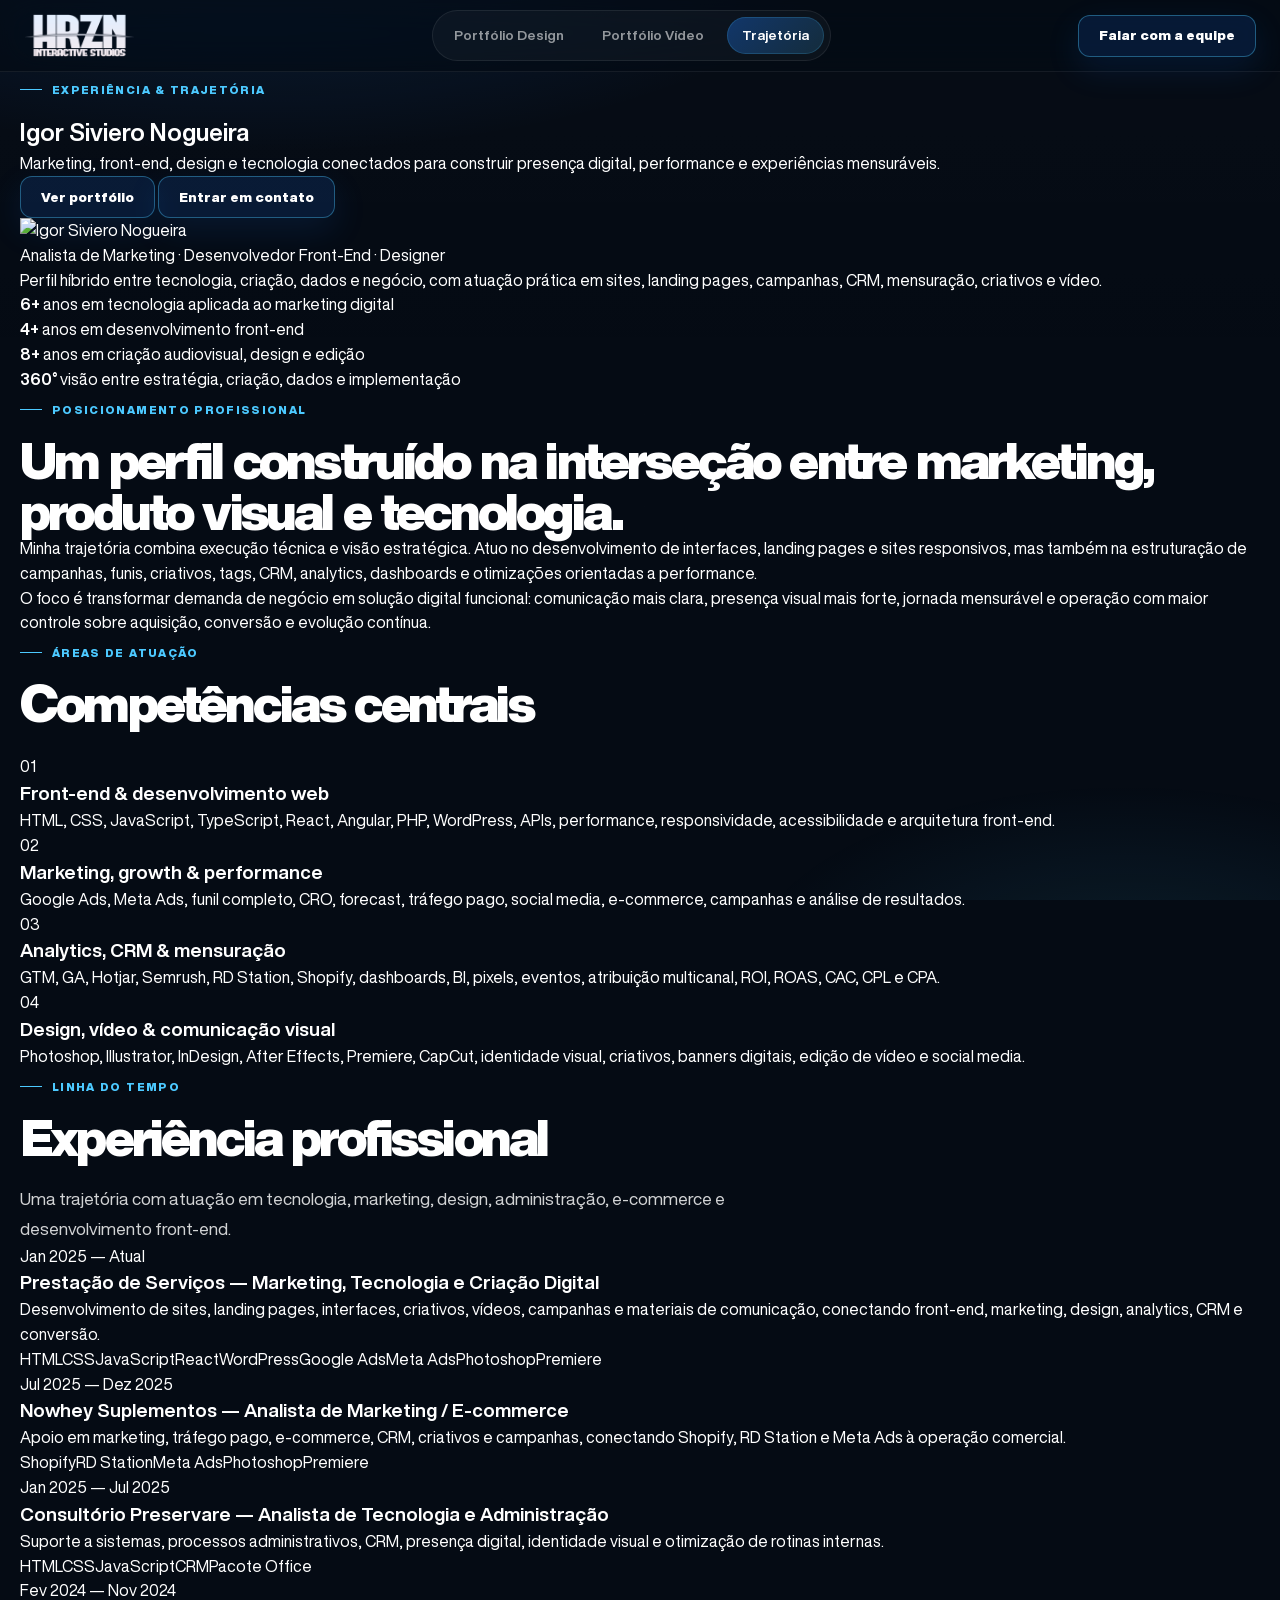
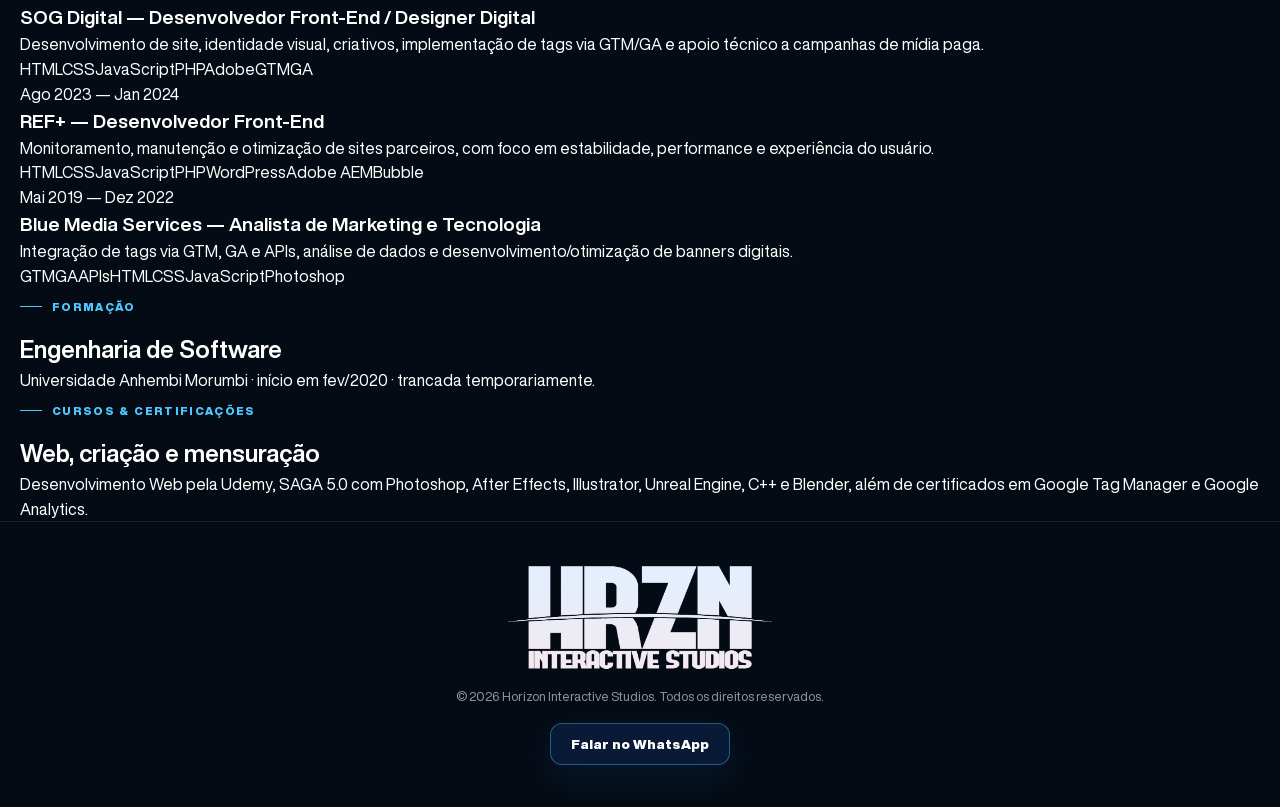
==== experiencia.html @ ee664015 "Add files via upload" ====
<!DOCTYPE html>
<html lang="pt-BR">
<head>
  <meta charset="UTF-8">
  <meta name="viewport" content="width=device-width, initial-scale=1.0">
  <title>Trajetória | Igor Siviero Nogueira</title>
  <meta name="description" content="Experiência profissional e trajetória de Igor Siviero Nogueira em marketing, front-end, design, vídeo, dados e tecnologia.">
  <link rel="stylesheet" href="assets/css/styles.css">
</head>
<body>
  <nav class="nav" aria-label="Navegação principal">
    <div class="nav__inner">
      <a class="nav__logo" href="index.html#design" aria-label="Horizon Interactive Studios">
        <img class="nav__logo-img" src="assets/img/horizon-logo.png" alt="Horizon Interactive Studios">
      </a>

      <ul class="nav__links" role="list">
        <li><a href="index.html#design">Portfólio Design</a></li>
        <li><a href="index.html#video">Portfólio Vídeo</a></li>
        <li><a href="experiencia.html" class="active">Trajetória</a></li>
      </ul>

      <a href="https://wa.me/5511944758109" class="nav__cta desktop" target="_blank" rel="noopener">Falar com a equipe</a>

      <button class="nav__hamburger" aria-label="Abrir menu" aria-expanded="false" id="hamburger">
        <span></span><span></span><span></span>
      </button>
    </div>
  </nav>

  <div class="nav__mobile" id="mobileMenu" role="navigation" aria-label="Menu mobile">
    <a href="index.html#design">Portfólio Design</a>
    <a href="index.html#video">Portfólio Vídeo</a>
    <a href="experiencia.html" class="active">Trajetória</a>
    <a href="https://wa.me/5511944758109" class="nav__cta" target="_blank" rel="noopener">Falar com a equipe</a>
  </div>

  <main class="page-shell trajectory-page">
    <section class="trajectory-hero">
      <div class="container trajectory-hero-grid">
        <div class="trajectory-copy">
          <div class="page-kicker">Experiência & trajetória</div>
          <h1 class="trajectory-title">Igor Siviero Nogueira</h1>
          <p class="trajectory-subtitle">Marketing, front-end, design e tecnologia conectados para construir presença digital, performance e experiências mensuráveis.</p>
          <div class="trajectory-actions">
            <a class="btn btn--primary" href="index.html#design">Ver portfólio</a>
            <a class="btn btn--ghost" href="https://wa.me/5511944758109" target="_blank" rel="noopener">Entrar em contato</a>
          </div>
        </div>

        <aside class="profile-card" aria-label="Foto e resumo profissional">
          <div class="profile-photo-wrap">
            <img class="profile-photo" src="assets/img/igor-siviero.png" alt="Igor Siviero Nogueira">
          </div>
          <div class="profile-card-body">
            <span class="profile-role">Analista de Marketing · Desenvolvedor Front-End · Designer</span>
            <p>Perfil híbrido entre tecnologia, criação, dados e negócio, com atuação prática em sites, landing pages, campanhas, CRM, mensuração, criativos e vídeo.</p>
          </div>
        </aside>
      </div>
    </section>

    <section class="trajectory-metrics" aria-label="Resumo em números">
      <div class="container metrics-grid">
        <article class="metric-card">
          <strong>6+</strong>
          <span>anos em tecnologia aplicada ao marketing digital</span>
        </article>
        <article class="metric-card">
          <strong>4+</strong>
          <span>anos em desenvolvimento front-end</span>
        </article>
        <article class="metric-card">
          <strong>8+</strong>
          <span>anos em criação audiovisual, design e edição</span>
        </article>
        <article class="metric-card">
          <strong>360°</strong>
          <span>visão entre estratégia, criação, dados e implementação</span>
        </article>
      </div>
    </section>

    <section class="trajectory-section">
      <div class="container split-section">
        <div class="section-heading-block">
          <div class="page-kicker">Posicionamento profissional</div>
          <h2 class="section-title">Um perfil construído na interseção entre marketing, produto visual e tecnologia.</h2>
        </div>
        <div class="narrative-card">
          <p>Minha trajetória combina execução técnica e visão estratégica. Atuo no desenvolvimento de interfaces, landing pages e sites responsivos, mas também na estruturação de campanhas, funis, criativos, tags, CRM, analytics, dashboards e otimizações orientadas a performance.</p>
          <p>O foco é transformar demanda de negócio em solução digital funcional: comunicação mais clara, presença visual mais forte, jornada mensurável e operação com maior controle sobre aquisição, conversão e evolução contínua.</p>
        </div>
      </div>
    </section>

    <section class="trajectory-section compact-top">
      <div class="container">
        <div class="section-top trajectory-section-top">
          <div>
            <div class="page-kicker">Áreas de atuação</div>
            <h2 class="section-title">Competências centrais</h2>
          </div>
        </div>

        <div class="expertise-grid">
          <article class="expertise-card">
            <span>01</span>
            <h3>Front-end & desenvolvimento web</h3>
            <p>HTML, CSS, JavaScript, TypeScript, React, Angular, PHP, WordPress, APIs, performance, responsividade, acessibilidade e arquitetura front-end.</p>
          </article>
          <article class="expertise-card">
            <span>02</span>
            <h3>Marketing, growth & performance</h3>
            <p>Google Ads, Meta Ads, funil completo, CRO, forecast, tráfego pago, social media, e-commerce, campanhas e análise de resultados.</p>
          </article>
          <article class="expertise-card">
            <span>03</span>
            <h3>Analytics, CRM & mensuração</h3>
            <p>GTM, GA, Hotjar, Semrush, RD Station, Shopify, dashboards, BI, pixels, eventos, atribuição multicanal, ROI, ROAS, CAC, CPL e CPA.</p>
          </article>
          <article class="expertise-card">
            <span>04</span>
            <h3>Design, vídeo & comunicação visual</h3>
            <p>Photoshop, Illustrator, InDesign, After Effects, Premiere, CapCut, identidade visual, criativos, banners digitais, edição de vídeo e social media.</p>
          </article>
        </div>
      </div>
    </section>

    <section class="trajectory-section">
      <div class="container timeline-layout">
        <div class="timeline-heading">
          <div class="page-kicker">Linha do tempo</div>
          <h2 class="section-title">Experiência profissional</h2>
          <p class="section-description">Uma trajetória com atuação em tecnologia, marketing, design, administração, e-commerce e desenvolvimento front-end.</p>
        </div>

        <div class="timeline">
          <article class="timeline-item featured">
            <div class="timeline-date">Jan 2025 — Atual</div>
            <div class="timeline-content">
              <h3>Prestação de Serviços — Marketing, Tecnologia e Criação Digital</h3>
              <p>Desenvolvimento de sites, landing pages, interfaces, criativos, vídeos, campanhas e materiais de comunicação, conectando front-end, marketing, design, analytics, CRM e conversão.</p>
              <div class="stack-list">
                <span>HTML</span><span>CSS</span><span>JavaScript</span><span>React</span><span>WordPress</span><span>Google Ads</span><span>Meta Ads</span><span>Photoshop</span><span>Premiere</span>
              </div>
            </div>
          </article>

          <article class="timeline-item">
            <div class="timeline-date">Jul 2025 — Dez 2025</div>
            <div class="timeline-content">
              <h3>Nowhey Suplementos — Analista de Marketing / E-commerce</h3>
              <p>Apoio em marketing, tráfego pago, e-commerce, CRM, criativos e campanhas, conectando Shopify, RD Station e Meta Ads à operação comercial.</p>
              <div class="stack-list"><span>Shopify</span><span>RD Station</span><span>Meta Ads</span><span>Photoshop</span><span>Premiere</span></div>
            </div>
          </article>

          <article class="timeline-item">
            <div class="timeline-date">Jan 2025 — Jul 2025</div>
            <div class="timeline-content">
              <h3>Consultório Preservare — Analista de Tecnologia e Administração</h3>
              <p>Suporte a sistemas, processos administrativos, CRM, presença digital, identidade visual e otimização de rotinas internas.</p>
              <div class="stack-list"><span>HTML</span><span>CSS</span><span>JavaScript</span><span>CRM</span><span>Pacote Office</span></div>
            </div>
          </article>

          <article class="timeline-item">
            <div class="timeline-date">Fev 2024 — Nov 2024</div>
            <div class="timeline-content">
              <h3>SOG Digital — Desenvolvedor Front-End / Designer Digital</h3>
              <p>Desenvolvimento de site, identidade visual, criativos, implementação de tags via GTM/GA e apoio técnico a campanhas de mídia paga.</p>
              <div class="stack-list"><span>HTML</span><span>CSS</span><span>JavaScript</span><span>PHP</span><span>Adobe</span><span>GTM</span><span>GA</span></div>
            </div>
          </article>

          <article class="timeline-item">
            <div class="timeline-date">Ago 2023 — Jan 2024</div>
            <div class="timeline-content">
              <h3>REF+ — Desenvolvedor Front-End</h3>
              <p>Monitoramento, manutenção e otimização de sites parceiros, com foco em estabilidade, performance e experiência do usuário.</p>
              <div class="stack-list"><span>HTML</span><span>CSS</span><span>JavaScript</span><span>PHP</span><span>WordPress</span><span>Adobe AEM</span><span>Bubble</span></div>
            </div>
          </article>

          <article class="timeline-item">
            <div class="timeline-date">Mai 2019 — Dez 2022</div>
            <div class="timeline-content">
              <h3>Blue Media Services — Analista de Marketing e Tecnologia</h3>
              <p>Integração de tags via GTM, GA e APIs, análise de dados e desenvolvimento/otimização de banners digitais.</p>
              <div class="stack-list"><span>GTM</span><span>GA</span><span>APIs</span><span>HTML</span><span>CSS</span><span>JavaScript</span><span>Photoshop</span></div>
            </div>
          </article>
        </div>
      </div>
    </section>

    <section class="trajectory-section compact-top">
      <div class="container credentials-grid">
        <article class="credential-card">
          <div class="page-kicker">Formação</div>
          <h2>Engenharia de Software</h2>
          <p>Universidade Anhembi Morumbi · início em fev/2020 · trancada temporariamente.</p>
        </article>
        <article class="credential-card">
          <div class="page-kicker">Cursos & certificações</div>
          <h2>Web, criação e mensuração</h2>
          <p>Desenvolvimento Web pela Udemy, SAGA 5.0 com Photoshop, After Effects, Illustrator, Unreal Engine, C++ e Blender, além de certificados em Google Tag Manager e Google Analytics.</p>
        </article>
      </div>
    </section>
  </main>

  <footer>
    <div class="footer-inner">
      <img class="footer-logo-img" src="assets/img/horizon-logo-footer.png" alt="Horizon Interactive Studios">
      <p>© 2026 Horizon Interactive Studios. Todos os direitos reservados.</p>
      <a href="https://wa.me/5511944758109" class="btn btn--primary" target="_blank" rel="noopener">Falar no WhatsApp</a>
    </div>
  </footer>

  <script>
    const mobileMenu = document.getElementById('mobileMenu');
    const hamburger = document.getElementById('hamburger');

    function closeMobileMenu() {
      mobileMenu.classList.remove('open');
      hamburger.setAttribute('aria-expanded', 'false');
    }

    hamburger.addEventListener('click', () => {
      const isOpen = mobileMenu.classList.toggle('open');
      hamburger.setAttribute('aria-expanded', String(isOpen));
    });

    document.addEventListener('click', (event) => {
      if (!mobileMenu.contains(event.target) && !hamburger.contains(event.target)) {
        closeMobileMenu();
      }
    });
  </script>
</body>
</html>
---- assets/css/styles.css ----
/* ============================
   HORIZON PORTFOLIO STATIC
   ============================ */

@font-face {
  font-family: "HelveticaNowDisplay";
  src: url("../fonts/HelveticaNowDisplay-Regular.ttf") format("truetype");
  font-weight: 400;
  font-style: normal;
  font-display: swap;
}
@font-face {
  font-family: "HelveticaNowDisplay";
  src: url("../fonts/HelveticaNowDisplay-Bold.ttf") format("truetype");
  font-weight: 700;
  font-style: normal;
  font-display: swap;
}
@font-face {
  font-family: "HelveticaNowDisplay";
  src: url("../fonts/HelveticaNowDisplay-Black.ttf") format("truetype");
  font-weight: 900;
  font-style: normal;
  font-display: swap;
}

*, *::before, *::after { box-sizing: border-box; margin: 0; padding: 0; }

:root {
  --bg: #050b14;
  --bg2: #07101e;
  --card: rgba(255,255,255,0.035);
  --card-strong: rgba(255,255,255,0.055);
  --blue: #1E7BFF;
  --cyan: #4cc9ff;
  --white: #ffffff;
  --text: rgba(255,255,255,0.82);
  --muted: rgba(255,255,255,0.56);
  --faint: rgba(255,255,255,0.36);
  --border: rgba(255,255,255,0.095);
  --border-strong: rgba(76,201,255,0.30);
  --shadow: 0 22px 70px rgba(0,0,0,0.34);
  --font-main: "HelveticaNowDisplay", "Helvetica Neue", Helvetica, Arial, sans-serif;
}

html { scroll-behavior: smooth; }

body {
  min-height: 100vh;
  background: var(--bg);
  color: var(--white);
  font-family: var(--font-main);
  font-size: 16px;
  line-height: 1.55;
  overflow-x: hidden;
}

body::before {
  content: "";
  position: fixed;
  inset: 0;
  background:
    radial-gradient(ellipse 80% 45% at 20% -10%, rgba(30,123,255,0.18), transparent 60%),
    radial-gradient(ellipse 55% 38% at 88% 108%, rgba(76,201,255,0.10), transparent 55%),
    linear-gradient(180deg, rgba(255,255,255,0.012), transparent 45%);
  pointer-events: none;
  z-index: 0;
}

body::after {
  content: "";
  position: fixed;
  inset: 0;
  background-image: linear-gradient(rgba(255,255,255,0.025) 1px, transparent 1px), linear-gradient(90deg, rgba(255,255,255,0.025) 1px, transparent 1px);
  background-size: 46px 46px;
  mask-image: radial-gradient(circle at center, black, transparent 78%);
  opacity: 0.18;
  pointer-events: none;
  z-index: 0;
}

a { color: inherit; }
button { font-family: inherit; }

.container {
  width: min(1280px, calc(100% - 40px));
  margin: 0 auto;
  position: relative;
  z-index: 1;
}

/* NAV */
.nav {
  position: fixed;
  top: 0; left: 0; right: 0;
  z-index: 100;
  display: flex;
  justify-content: center;
  height: 72px;
  padding: 0 24px;
  background: rgba(5,11,20,0.74);
  border-bottom: 1px solid rgba(255,255,255,0.07);
  backdrop-filter: blur(20px) saturate(160%);
  -webkit-backdrop-filter: blur(20px) saturate(160%);
}

.nav__inner {
  width: min(1280px, 100%);
  display: flex;
  align-items: center;
  justify-content: space-between;
  gap: 24px;
}

.nav__logo {
  display: inline-flex;
  align-items: center;
  min-width: 160px;
  text-decoration: none;
}

.nav__logo-img {
  display: block;
  width: auto;
  height: 44px;
  object-fit: contain;
}

.nav__links {
  display: flex;
  align-items: center;
  gap: 8px;
  list-style: none;
  padding: 6px;
  border: 1px solid rgba(255,255,255,0.08);
  border-radius: 999px;
  background: rgba(255,255,255,0.035);
}

.nav__links a,
.nav__mobile a:not(.nav__cta) {
  display: inline-flex;
  align-items: center;
  justify-content: center;
  color: var(--muted);
  text-decoration: none;
  font-size: 13.5px;
  font-weight: 700;
  padding: 8px 15px;
  border-radius: 999px;
  transition: 0.2s ease;
  white-space: nowrap;
}

.nav__links a:hover,
.nav__links a.active,
.nav__mobile a:hover,
.nav__mobile a.active {
  color: var(--white);
  background: linear-gradient(135deg, rgba(30,123,255,0.34), rgba(76,201,255,0.14));
  box-shadow: inset 0 0 0 1px rgba(76,201,255,0.18);
}

.nav__cta,
.btn {
  display: inline-flex;
  align-items: center;
  justify-content: center;
  min-height: 42px;
  padding: 0 20px;
  border-radius: 12px;
  color: var(--white);
  text-decoration: none;
  font-size: 13.5px;
  font-weight: 800;
  border: 1px solid rgba(76,201,255,0.38);
  background: rgba(30,123,255,0.14);
  box-shadow: 0 12px 34px rgba(30,123,255,0.12);
  transition: 0.22s ease;
}

.nav__cta:hover,
.btn:hover {
  transform: translateY(-1px);
  border-color: transparent;
  background: linear-gradient(90deg, #1E7BFF, #00D7FF);
  box-shadow: 0 16px 42px rgba(0,140,255,0.24);
}

.nav__hamburger {
  display: none;
  flex-direction: column;
  gap: 5px;
  border: 0;
  background: transparent;
  cursor: pointer;
  padding: 8px;
}
.nav__hamburger span {
  width: 23px;
  height: 2px;
  border-radius: 99px;
  background: var(--white);
}

.nav__mobile {
  display: none;
  position: fixed;
  top: 72px; left: 0; right: 0;
  z-index: 99;
  padding: 14px 20px 20px;
  background: rgba(5,11,20,0.96);
  border-bottom: 1px solid var(--border);
  backdrop-filter: blur(22px);
  -webkit-backdrop-filter: blur(22px);
  flex-direction: column;
  gap: 6px;
}
.nav__mobile.open { display: flex; }
.nav__mobile .nav__cta { margin-top: 8px; }

@media (max-width: 860px) {
  .nav__links,
  .nav__cta.desktop { display: none; }
  .nav__hamburger { display: flex; }
  .nav__logo-img { height: 38px; }
}

/* HERO */
.page-shell { padding-top: 72px; position: relative; z-index: 1; }

.portfolio-hero {
  padding: clamp(60px, 8vw, 112px) 0 42px;
}

.hero-grid {
  display: grid;
  grid-template-columns: 1fr minmax(260px, 360px);
  gap: 32px;
  align-items: end;
}

.page-kicker {
  display: inline-flex;
  align-items: center;
  gap: 10px;
  margin-bottom: 16px;
  color: var(--cyan);
  font-size: 11px;
  font-weight: 900;
  letter-spacing: 1.35px;
  text-transform: uppercase;
}

.page-kicker::before {
  content: "";
  width: 22px;
  height: 1px;
  background: var(--cyan);
}

.page-title {
  max-width: 860px;
  font-size: clamp(38px, 6.5vw, 86px);
  line-height: 0.92;
  letter-spacing: -0.07em;
  font-weight: 900;
}

.page-description,
.section-description {
  max-width: 710px;
  margin-top: 22px;
  color: var(--text);
  font-size: clamp(15px, 1.35vw, 18px);
  line-height: 1.72;
}

code {
  padding: 2px 6px;
  border: 1px solid rgba(255,255,255,0.10);
  border-radius: 6px;
  color: rgba(255,255,255,0.88);
  background: rgba(255,255,255,0.045);
}

.hero-panel {
  display: grid;
  grid-template-columns: 1fr 1fr;
  gap: 14px;
  padding: 18px;
  border: 1px solid var(--border);
  border-radius: 24px;
  background: rgba(255,255,255,0.035);
  box-shadow: var(--shadow);
  backdrop-filter: blur(12px);
}

.panel-metric {
  min-height: 112px;
  display: flex;
  flex-direction: column;
  justify-content: center;
  border-radius: 18px;
  padding: 18px;
  background: linear-gradient(180deg, rgba(255,255,255,0.07), rgba(255,255,255,0.025));
  border: 1px solid rgba(255,255,255,0.08);
}
.panel-metric span {
  font-size: 42px;
  line-height: 1;
  font-weight: 900;
  letter-spacing: -0.05em;
}
.panel-metric small {
  margin-top: 8px;
  color: var(--muted);
  font-weight: 700;
}

.hero-portfolio-switch {
  display: flex;
  flex-wrap: wrap;
  gap: 12px;
  margin-top: clamp(22px, 3vw, 32px);
}

.hero-switch-btn {
  position: relative;
  display: inline-flex;
  flex-direction: column;
  justify-content: center;
  min-width: 178px;
  min-height: 66px;
  padding: 13px 18px 14px;
  border-radius: 18px;
  color: rgba(255,255,255,0.74);
  text-decoration: none;
  font-size: 18px;
  line-height: 1.05;
  font-weight: 900;
  letter-spacing: -0.02em;
  border: 1px solid rgba(255,255,255,0.12);
  background: rgba(255,255,255,0.04);
  box-shadow: 0 16px 46px rgba(0,0,0,0.16);
  overflow: hidden;
  transition: 0.22s ease;
}

.hero-switch-btn::before {
  content: "";
  position: absolute;
  inset: 0;
  background:
    radial-gradient(circle at 24% 12%, rgba(76,201,255,0.20), transparent 34%),
    linear-gradient(135deg, rgba(30,123,255,0.18), rgba(76,201,255,0.055));
  opacity: 0;
  transition: 0.22s ease;
}

.hero-switch-btn span {
  position: relative;
  z-index: 1;
  margin-bottom: 5px;
  color: var(--cyan);
  font-size: 10px;
  font-weight: 900;
  letter-spacing: 1.1px;
  text-transform: uppercase;
}

.hero-switch-btn:hover,
.hero-switch-btn.active {
  color: var(--white);
  border-color: rgba(76,201,255,0.38);
  transform: translateY(-2px);
  box-shadow: 0 20px 56px rgba(0,0,0,0.24), 0 0 32px rgba(76,201,255,0.08);
}

.hero-switch-btn:hover::before,
.hero-switch-btn.active::before {
  opacity: 1;
}

@media (max-width: 900px) {
  .hero-grid { grid-template-columns: 1fr; }
}

@media (max-width: 640px) {
  .hero-portfolio-switch {
    display: grid;
    grid-template-columns: 1fr 1fr;
    gap: 10px;
    margin-top: 24px;
  }

  .hero-switch-btn {
    min-width: 0;
    min-height: 58px;
    padding: 12px 13px;
    border-radius: 15px;
    font-size: 16px;
  }

  .hero-switch-btn span {
    font-size: 9px;
    letter-spacing: 0.9px;
  }
}

/* PORTFOLIO */
.portfolio-section {
  padding: 36px 0 92px;
}

.section-top {
  display: flex;
  align-items: end;
  justify-content: space-between;
  gap: 22px;
  margin-bottom: 26px;
}

.section-title {
  font-size: clamp(28px, 4vw, 52px);
  line-height: 1;
  letter-spacing: -0.055em;
  font-weight: 900;
}

.portfolio-count {
  flex: 0 0 auto;
  color: var(--muted);
  font-size: 13px;
  font-weight: 800;
  padding: 10px 14px;
  border-radius: 999px;
  border: 1px solid var(--border);
  background: rgba(255,255,255,0.035);
}

.portfolio-toolbar {
  display: flex;
  justify-content: space-between;
  align-items: center;
  gap: 18px;
  margin-bottom: 26px;
}

.filter-pills {
  display: flex;
  flex-wrap: wrap;
  gap: 10px;
}

.filter-pill {
  cursor: pointer;
  color: var(--muted);
  border: 1px solid rgba(255,255,255,0.10);
  background: rgba(255,255,255,0.035);
  border-radius: 999px;
  padding: 10px 15px;
  font-size: 13px;
  font-weight: 900;
  transition: 0.2s ease;
}

.filter-pill:hover,
.filter-pill.active {
  color: var(--white);
  border-color: rgba(76,201,255,0.36);
  background: rgba(30,123,255,0.18);
}

.portfolio-grid {
  display: grid;
  grid-template-columns: repeat(12, 1fr);
  gap: 22px;
}

.portfolio-card {
  grid-column: span 4;
  min-width: 0;
  overflow: hidden;
  border: 1px solid var(--border);
  border-radius: 24px;
  background: var(--card);
  box-shadow: 0 18px 58px rgba(0,0,0,0.22);
  backdrop-filter: blur(12px);
  transition: 0.25s ease;
}

.portfolio-card:hover {
  transform: translateY(-5px);
  border-color: var(--border-strong);
  box-shadow: 0 28px 82px rgba(0,0,0,0.34), 0 0 35px rgba(76,201,255,0.07);
}

.portfolio-card.banner-card,
.portfolio-card.horizontal-card {
  grid-column: span 6;
}

.portfolio-card.logo-card {
  grid-column: span 3;
}

.media-frame {
  position: relative;
  width: 100%;
  display: block;
  overflow: hidden;
  border: 0;
  border-radius: 24px 24px 0 0;
  background:
    radial-gradient(circle at center, rgba(76,201,255,0.14), transparent 58%),
    rgba(255,255,255,0.04);
  cursor: pointer;
  color: inherit;
}

.media-frame::after {
  content: "";
  position: absolute;
  inset: 0;
  background: linear-gradient(180deg, rgba(0,0,0,0.02), rgba(0,0,0,0.22));
  pointer-events: none;
}

.media-frame.instagram,
.media-frame.vertical { aspect-ratio: 3 / 4; }

.media-frame.banner { aspect-ratio: 1920 / 620; }

.media-frame.logo { aspect-ratio: 1 / 1; }

.media-frame.horizontal { aspect-ratio: 16 / 9; }

.media-frame img,
.media-frame video {
  width: 100%;
  height: 100%;
  display: block;
  object-fit: cover;
  transition: 0.28s ease;
  background: #03070e;
}

.portfolio-card:hover .media-frame img,
.portfolio-card:hover .media-frame video {
  transform: scale(1.025);
}

.format-badge {
  position: absolute;
  top: 14px;
  left: 14px;
  z-index: 3;
  max-width: calc(100% - 28px);
  padding: 7px 10px;
  border-radius: 999px;
  color: rgba(255,255,255,0.92);
  font-size: 11px;
  font-weight: 900;
  background: rgba(5,11,20,0.68);
  border: 1px solid rgba(255,255,255,0.13);
  backdrop-filter: blur(12px);
}

.play-badge {
  position: absolute;
  inset: 0;
  z-index: 2;
  display: grid;
  place-items: center;
  pointer-events: none;
}

.play-badge span {
  display: grid;
  place-items: center;
  width: 64px;
  height: 64px;
  border-radius: 999px;
  background: rgba(5,11,20,0.62);
  border: 1px solid rgba(255,255,255,0.22);
  box-shadow: 0 16px 46px rgba(0,0,0,0.34);
  backdrop-filter: blur(10px);
  font-size: 31px;
  line-height: 1;
  padding-left: 4px;
}

.card-body {
  padding: 20px 20px 22px;
}

.card-title {
  font-size: 18px;
  line-height: 1.18;
  letter-spacing: -0.025em;
  font-weight: 900;
}

.card-description {
  min-height: 44px;
  margin-top: 10px;
  color: var(--muted);
  font-size: 14px;
  line-height: 1.52;
}

.tool-list {
  display: flex;
  flex-wrap: wrap;
  gap: 8px;
  margin-top: 18px;
}

.tool-chip {
  display: inline-flex;
  align-items: center;
  min-height: 27px;
  border-radius: 999px;
  padding: 0 10px;
  color: white;
  background: rgba(255,255,255,0.085);
  border: 1px solid rgba(255,255,255,0.10);
  font-size: 11px;
  font-weight: 900;
}

.tool-photoshop { color: #9bd8ff; border-color: rgba(155,216,255,0.35); background: rgba(49,168,255,0.14); }
.tool-illustrator { color: #ffb26a; border-color: rgba(255,154,39,0.35); background: rgba(255,154,39,0.14); }
.tool-canva { color: #9bd8ff; border-color: rgba(44,204,255,0.35); background: rgba(44,204,255,0.14); }
.tool-premiere { color: #a7d7ff; border-color: rgba(153,194,255,0.35); background: rgba(77,132,255,0.14); }
.tool-capcut { color: #ffffff; border-color: rgba(255,255,255,0.32); background: rgba(255,255,255,0.12); }
.tool-aftereffects { color: #c7a8ff; border-color: rgba(180,129,255,0.35); background: rgba(128,77,255,0.16); }

.empty-state {
  padding: 38px;
  border: 1px dashed rgba(255,255,255,0.18);
  border-radius: 22px;
  background: rgba(255,255,255,0.035);
  color: var(--muted);
}
.empty-state h3 {
  color: var(--white);
  font-size: 22px;
  margin-bottom: 8px;
}

.media-missing {
  position: absolute;
  inset: 0;
  z-index: 4;
  display: grid;
  place-items: center;
  padding: 18px;
  text-align: center;
  color: rgba(255,255,255,0.74);
  background: linear-gradient(180deg, rgba(5,11,20,0.86), rgba(5,11,20,0.72));
  font-size: 13px;
  font-weight: 800;
}



/* Ajuste de harmonia específico para a aba de vídeos
   - vídeos horizontais não ocupam mais meia linha inteira;
   - todos os cards de vídeo passam a usar a mesma largura base;
   - o horizontal mantém proporção 16:9, mas não fica visualmente maior que os verticais. */
.portfolio-grid.is-video .portfolio-card,
.portfolio-grid.is-video .portfolio-card.horizontal-card,
.portfolio-grid.is-video .portfolio-card.logo-card,
.portfolio-grid.is-video .portfolio-card.banner-card {
  grid-column: span 4;
}

.portfolio-grid.is-video .card-body {
  min-height: 164px;
  display: flex;
  flex-direction: column;
}

.portfolio-grid.is-video .tool-list {
  margin-top: auto;
  padding-top: 18px;
}

.portfolio-grid.is-video .card-description {
  min-height: 42px;
}

.portfolio-grid.is-video .media-frame.horizontal video {
  object-fit: cover;
}

@media (max-width: 1120px) {
  .portfolio-grid.is-video .portfolio-card,
  .portfolio-grid.is-video .portfolio-card.horizontal-card,
  .portfolio-grid.is-video .portfolio-card.logo-card,
  .portfolio-grid.is-video .portfolio-card.banner-card {
    grid-column: span 6;
  }
}

@media (max-width: 760px) {
  .portfolio-grid.is-video .portfolio-card,
  .portfolio-grid.is-video .portfolio-card.horizontal-card,
  .portfolio-grid.is-video .portfolio-card.logo-card,
  .portfolio-grid.is-video .portfolio-card.banner-card {
    grid-column: auto;
  }
}

/* LIGHTBOX */
.lightbox {
  position: fixed;
  inset: 0;
  z-index: 200;
  display: none;
  align-items: center;
  justify-content: center;
  padding: 28px;
  background: rgba(0,0,0,0.82);
  backdrop-filter: blur(12px);
}

.lightbox.open { display: flex; }

.lightbox-close {
  position: fixed;
  top: 22px;
  right: 22px;
  z-index: 202;
  display: grid;
  place-items: center;
  width: 44px;
  height: 44px;
  border: 1px solid rgba(255,255,255,0.18);
  border-radius: 999px;
  background: rgba(255,255,255,0.08);
  color: var(--white);
  font-size: 31px;
  line-height: 1;
  cursor: pointer;
  transition: 0.2s;
}
.lightbox-close:hover { transform: scale(1.04); background: rgba(255,255,255,0.14); }

.lightbox-content {
  width: min(1100px, 100%);
  max-height: 92vh;
  display: flex;
  flex-direction: column;
  align-items: center;
  gap: 14px;
}

.lightbox-media {
  max-width: 100%;
  max-height: calc(92vh - 58px);
  display: grid;
  place-items: center;
}

.lightbox-media img,
.lightbox-media video {
  max-width: min(100%, 1100px);
  max-height: calc(92vh - 58px);
  width: auto;
  height: auto;
  object-fit: contain;
  border-radius: 16px;
  box-shadow: 0 30px 110px rgba(0,0,0,0.55);
  background: #000;
}

.lightbox-caption {
  color: rgba(255,255,255,0.78);
  font-size: 13px;
  font-weight: 800;
  text-align: center;
}

/* FOOTER */
footer {
  position: relative;
  z-index: 1;
  border-top: 1px solid var(--border);
  padding: 42px 20px;
  text-align: center;
}

.footer-inner {
  width: min(1280px, 100%);
  margin: 0 auto;
  display: flex;
  flex-direction: column;
  align-items: center;
  gap: 16px;
}

.footer-logo-img {
  display: block;
  width: min(270px, 78vw);
  height: auto;
  object-fit: contain;
}

footer p {
  color: var(--muted);
  font-size: 13px;
}

/* RESPONSIVE */
@media (max-width: 1120px) {
  .portfolio-card { grid-column: span 6; }
  .portfolio-card.logo-card { grid-column: span 4; }
}

@media (max-width: 760px) {
  .container { width: min(100% - 28px, 1280px); }
  .section-top { display: block; }
  .portfolio-count { display: inline-flex; margin-top: 18px; }
  .portfolio-grid { grid-template-columns: 1fr; gap: 18px; }
  .portfolio-card,
  .portfolio-card.banner-card,
  .portfolio-card.horizontal-card,
  .portfolio-card.logo-card { grid-column: auto; }
  .portfolio-hero { padding-top: 46px; }
  .page-title { letter-spacing: -0.055em; }
  .hero-panel { grid-template-columns: 1fr 1fr; }
  .panel-metric { min-height: 92px; }
  .panel-metric span { font-size: 34px; }
  .media-frame.banner { aspect-ratio: 16 / 7; }
}

@media (max-width: 440px) {
  .hero-panel { grid-template-columns: 1fr; }
  .nav { height: 66px; }
  .nav__mobile { top: 66px; }
  .page-shell { padding-top: 66px; }
  .nav__logo-img { height: 34px; }
}


/* ============================
   MOBILE/TABLET NAVIGATION IMPROVEMENTS
   ============================
   Objetivo:
   - Mostrar mais projetos por linha em telas menores;
   - Reduzir altura visual dos cards no mobile;
   - Manter vídeos e artes navegáveis sem rolagem excessiva;
   - Preservar proporções originais das mídias dentro das miniaturas. */
@media (max-width: 1120px) and (min-width: 761px) {
  .portfolio-grid.is-design .portfolio-card {
    grid-column: span 4;
  }

  .portfolio-grid.is-design .portfolio-card.banner-card {
    grid-column: span 6;
  }

  .portfolio-grid.is-design .portfolio-card.logo-card {
    grid-column: span 4;
  }
}

@media (max-width: 760px) {
  .portfolio-section {
    padding: 28px 0 72px;
  }

  .section-top {
    margin-bottom: 18px;
  }

  .portfolio-toolbar {
    margin-bottom: 18px;
  }

  .filter-pills {
    gap: 8px;
  }

  .filter-pill {
    padding: 8px 11px;
    font-size: 11px;
  }

  .portfolio-grid.is-design,
  .portfolio-grid.is-video {
    grid-template-columns: repeat(2, minmax(0, 1fr));
    gap: 12px;
  }

  .portfolio-grid.is-design .portfolio-card,
  .portfolio-grid.is-design .portfolio-card.banner-card,
  .portfolio-grid.is-design .portfolio-card.horizontal-card,
  .portfolio-grid.is-design .portfolio-card.logo-card,
  .portfolio-grid.is-video .portfolio-card,
  .portfolio-grid.is-video .portfolio-card.banner-card,
  .portfolio-grid.is-video .portfolio-card.horizontal-card,
  .portfolio-grid.is-video .portfolio-card.logo-card {
    grid-column: auto;
    border-radius: 16px;
    box-shadow: 0 12px 34px rgba(0,0,0,0.20);
  }

  .portfolio-card:hover {
    transform: none;
  }

  .portfolio-grid.is-design .media-frame,
  .portfolio-grid.is-video .media-frame {
    border-radius: 16px 16px 0 0;
  }

  .portfolio-grid.is-design .media-frame.banner {
    aspect-ratio: 16 / 7;
  }

  .portfolio-grid.is-video .media-frame.horizontal {
    aspect-ratio: 16 / 9;
  }

  .portfolio-grid.is-video .media-frame.vertical {
    aspect-ratio: 3 / 4;
  }

  .portfolio-grid.is-video .media-frame video {
    background: radial-gradient(circle at center, rgba(76,201,255,0.14), rgba(3,7,14,1) 68%);
  }

  .portfolio-grid.is-video .media-frame video.video-preview-ready {
    background: #03070e;
  }

  .portfolio-grid.is-design .format-badge,
  .portfolio-grid.is-video .format-badge {
    top: 8px;
    left: 8px;
    max-width: calc(100% - 16px);
    padding: 5px 7px;
    font-size: 8.6px;
    letter-spacing: -0.01em;
  }

  .portfolio-grid.is-design .card-body,
  .portfolio-grid.is-video .card-body {
    min-height: 0;
    padding: 10px 10px 12px;
  }

  .portfolio-grid.is-video .card-body {
    min-height: 0;
    display: flex;
    flex-direction: column;
  }

  .portfolio-grid.is-design .card-title,
  .portfolio-grid.is-video .card-title {
    min-height: 2.35em;
    font-size: 12.5px;
    line-height: 1.18;
    letter-spacing: -0.02em;
    display: -webkit-box;
    -webkit-line-clamp: 2;
    line-clamp: 2;
    -webkit-box-orient: vertical;
    overflow: hidden;
  }

  .portfolio-grid.is-design .card-description,
  .portfolio-grid.is-video .card-description {
    min-height: 0;
    margin-top: 6px;
    font-size: 11px;
    line-height: 1.35;
    display: -webkit-box;
    -webkit-line-clamp: 2;
    line-clamp: 2;
    -webkit-box-orient: vertical;
    overflow: hidden;
  }

  .portfolio-grid.is-design .tool-list,
  .portfolio-grid.is-video .tool-list {
    gap: 5px;
    margin-top: 9px;
    padding-top: 0;
  }

  .portfolio-grid.is-design .tool-chip,
  .portfolio-grid.is-video .tool-chip {
    min-height: 21px;
    max-width: 100%;
    padding: 0 6px;
    font-size: 8.6px;
    line-height: 1;
  }

  .portfolio-grid.is-video .play-badge span {
    width: 42px;
    height: 42px;
    font-size: 20px;
    padding-left: 3px;
    background: rgba(5,11,20,0.54);
  }
}

@media (max-width: 420px) {
  .portfolio-grid.is-design,
  .portfolio-grid.is-video {
    gap: 10px;
  }

  .portfolio-grid.is-design .card-body,
  .portfolio-grid.is-video .card-body {
    padding: 9px 9px 10px;
  }

  .portfolio-grid.is-design .card-title,
  .portfolio-grid.is-video .card-title {
    font-size: 11.5px;
  }

  .portfolio-grid.is-design .card-description,
  .portfolio-grid.is-video .card-description {
    font-size: 10.4px;
  }

  .portfolio-grid.is-design .tool-chip,
  .portfolio-grid.is-video .tool-chip {
    font-size: 8px;
  }

  .portfolio-grid.is-video .play-badge span {
    width: 38px;
    height: 38px;
    font-size: 18px;
  }
}
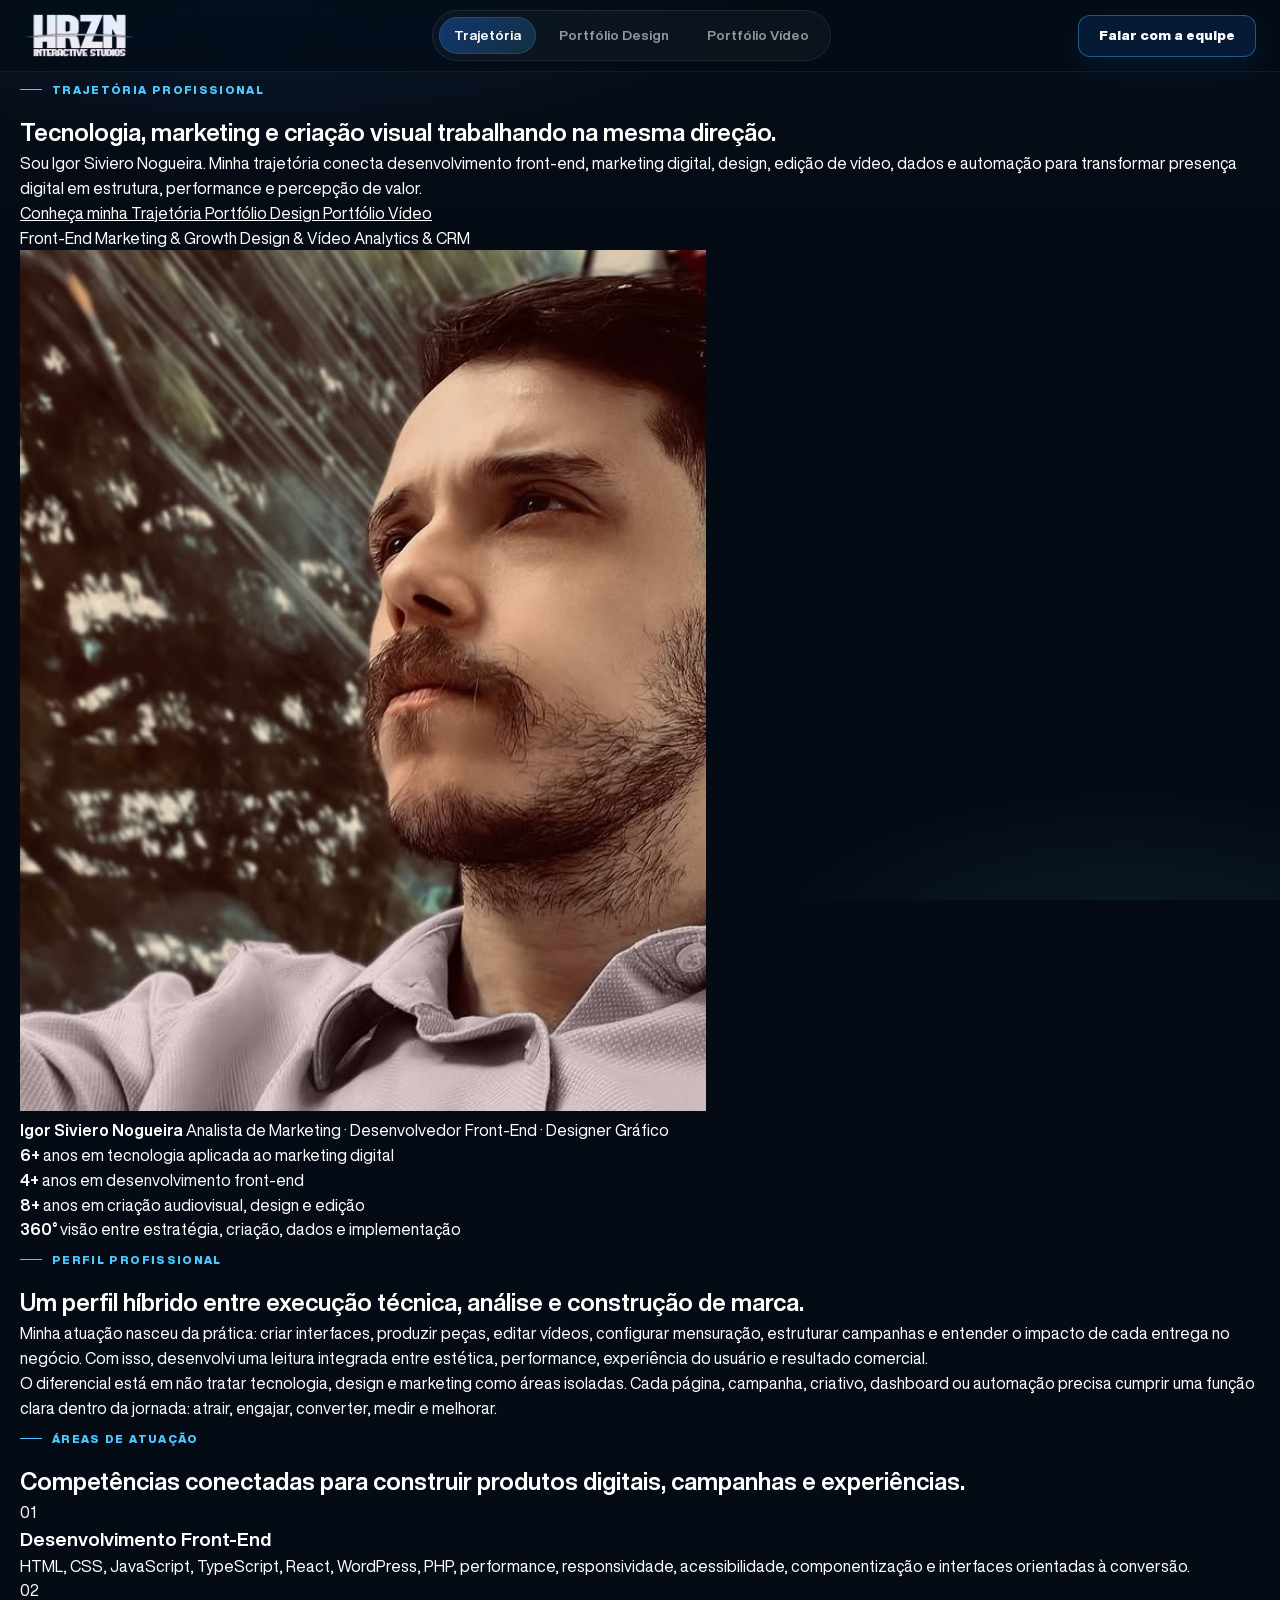
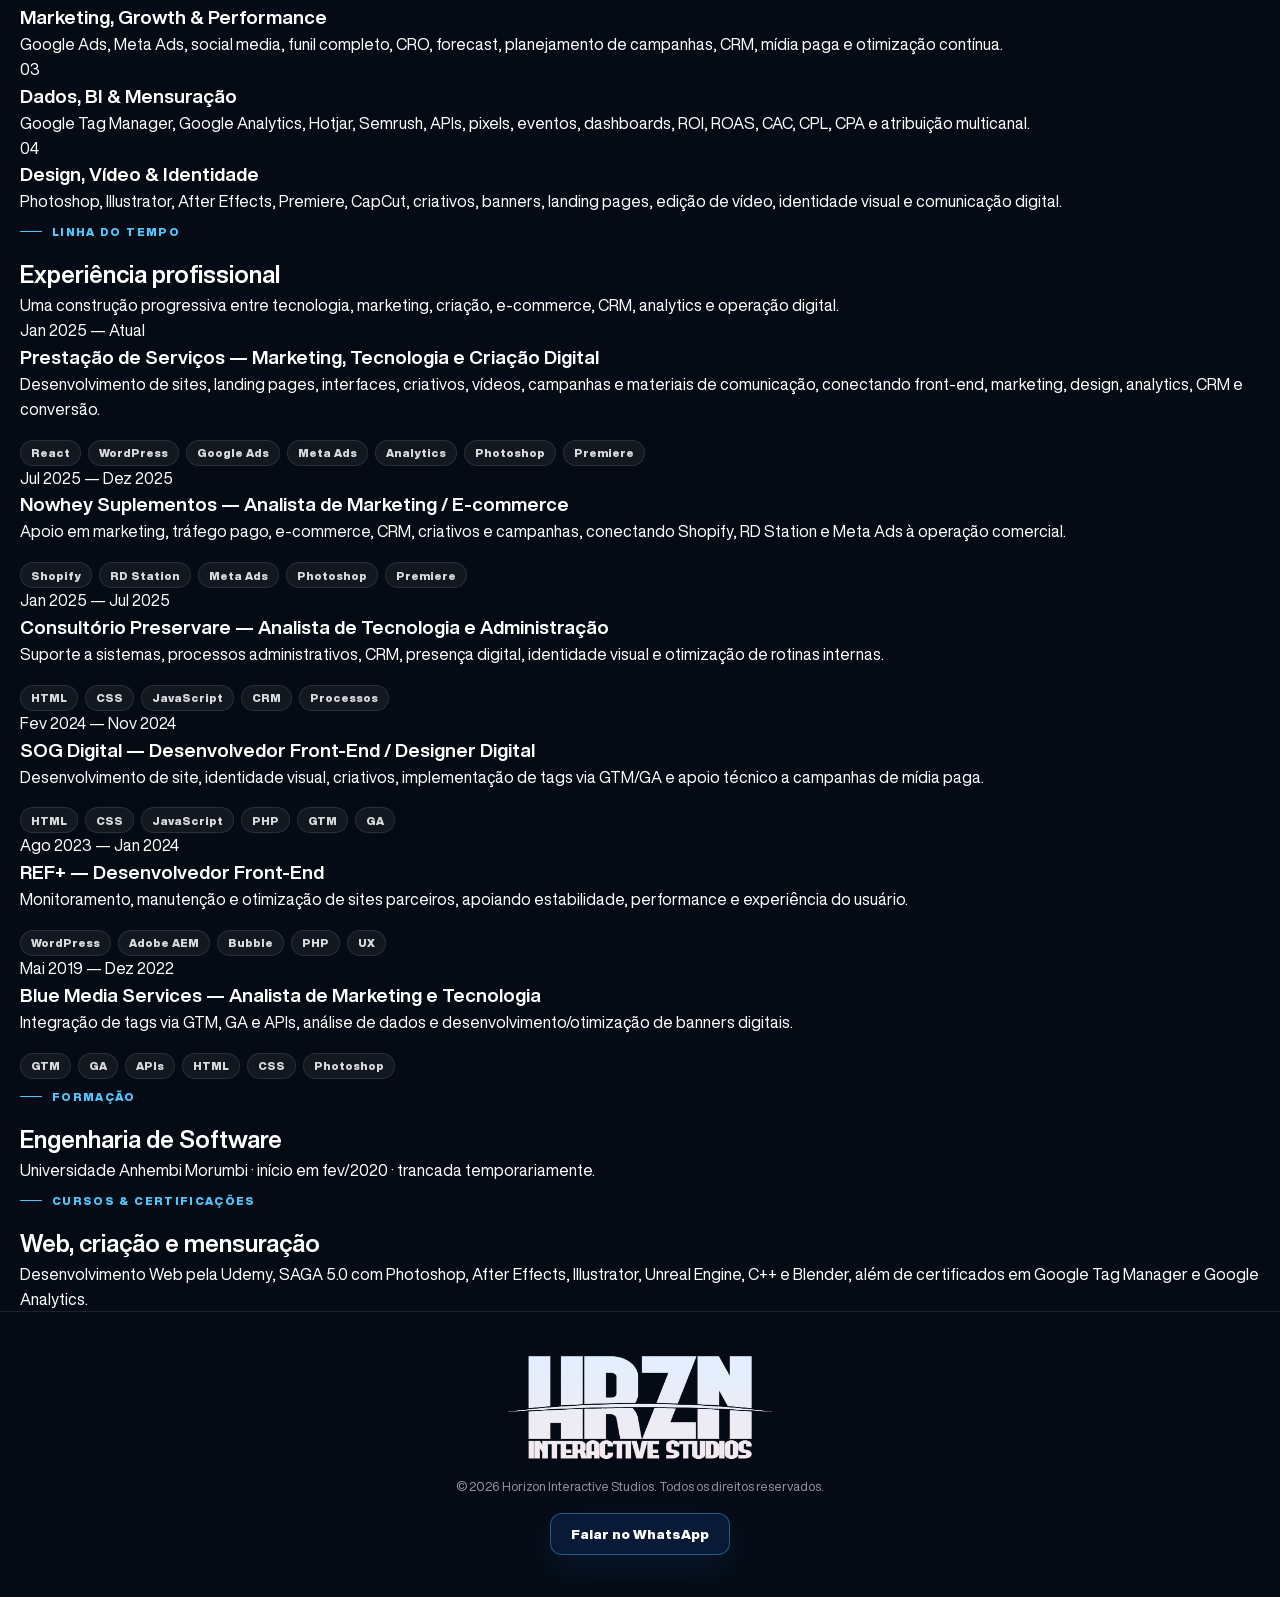
==== commit 9c25592b: "Add files via upload" ====
--- a/experiencia.html
+++ b/experiencia.html
@@ -2,243 +2,11 @@
 <html lang="pt-BR">
 <head>
   <meta charset="UTF-8">
+  <meta http-equiv="refresh" content="0; url=index.html">
   <meta name="viewport" content="width=device-width, initial-scale=1.0">
-  <title>Trajetória | Igor Siviero Nogueira</title>
-  <meta name="description" content="Experiência profissional e trajetória de Igor Siviero Nogueira em marketing, front-end, design, vídeo, dados e tecnologia.">
-  <link rel="stylesheet" href="assets/css/styles.css">
+  <title>Redirecionando...</title>
 </head>
 <body>
-  <nav class="nav" aria-label="Navegação principal">
-    <div class="nav__inner">
-      <a class="nav__logo" href="index.html#design" aria-label="Horizon Interactive Studios">
-        <img class="nav__logo-img" src="assets/img/horizon-logo.png" alt="Horizon Interactive Studios">
-      </a>
-
-      <ul class="nav__links" role="list">
-        <li><a href="index.html#design">Portfólio Design</a></li>
-        <li><a href="index.html#video">Portfólio Vídeo</a></li>
-        <li><a href="experiencia.html" class="active">Trajetória</a></li>
-      </ul>
-
-      <a href="https://wa.me/5511944758109" class="nav__cta desktop" target="_blank" rel="noopener">Falar com a equipe</a>
-
-      <button class="nav__hamburger" aria-label="Abrir menu" aria-expanded="false" id="hamburger">
-        <span></span><span></span><span></span>
-      </button>
-    </div>
-  </nav>
-
-  <div class="nav__mobile" id="mobileMenu" role="navigation" aria-label="Menu mobile">
-    <a href="index.html#design">Portfólio Design</a>
-    <a href="index.html#video">Portfólio Vídeo</a>
-    <a href="experiencia.html" class="active">Trajetória</a>
-    <a href="https://wa.me/5511944758109" class="nav__cta" target="_blank" rel="noopener">Falar com a equipe</a>
-  </div>
-
-  <main class="page-shell trajectory-page">
-    <section class="trajectory-hero">
-      <div class="container trajectory-hero-grid">
-        <div class="trajectory-copy">
-          <div class="page-kicker">Experiência & trajetória</div>
-          <h1 class="trajectory-title">Igor Siviero Nogueira</h1>
-          <p class="trajectory-subtitle">Marketing, front-end, design e tecnologia conectados para construir presença digital, performance e experiências mensuráveis.</p>
-          <div class="trajectory-actions">
-            <a class="btn btn--primary" href="index.html#design">Ver portfólio</a>
-            <a class="btn btn--ghost" href="https://wa.me/5511944758109" target="_blank" rel="noopener">Entrar em contato</a>
-          </div>
-        </div>
-
-        <aside class="profile-card" aria-label="Foto e resumo profissional">
-          <div class="profile-photo-wrap">
-            <img class="profile-photo" src="assets/img/igor-siviero.png" alt="Igor Siviero Nogueira">
-          </div>
-          <div class="profile-card-body">
-            <span class="profile-role">Analista de Marketing · Desenvolvedor Front-End · Designer</span>
-            <p>Perfil híbrido entre tecnologia, criação, dados e negócio, com atuação prática em sites, landing pages, campanhas, CRM, mensuração, criativos e vídeo.</p>
-          </div>
-        </aside>
-      </div>
-    </section>
-
-    <section class="trajectory-metrics" aria-label="Resumo em números">
-      <div class="container metrics-grid">
-        <article class="metric-card">
-          <strong>6+</strong>
-          <span>anos em tecnologia aplicada ao marketing digital</span>
-        </article>
-        <article class="metric-card">
-          <strong>4+</strong>
-          <span>anos em desenvolvimento front-end</span>
-        </article>
-        <article class="metric-card">
-          <strong>8+</strong>
-          <span>anos em criação audiovisual, design e edição</span>
-        </article>
-        <article class="metric-card">
-          <strong>360°</strong>
-          <span>visão entre estratégia, criação, dados e implementação</span>
-        </article>
-      </div>
-    </section>
-
-    <section class="trajectory-section">
-      <div class="container split-section">
-        <div class="section-heading-block">
-          <div class="page-kicker">Posicionamento profissional</div>
-          <h2 class="section-title">Um perfil construído na interseção entre marketing, produto visual e tecnologia.</h2>
-        </div>
-        <div class="narrative-card">
-          <p>Minha trajetória combina execução técnica e visão estratégica. Atuo no desenvolvimento de interfaces, landing pages e sites responsivos, mas também na estruturação de campanhas, funis, criativos, tags, CRM, analytics, dashboards e otimizações orientadas a performance.</p>
-          <p>O foco é transformar demanda de negócio em solução digital funcional: comunicação mais clara, presença visual mais forte, jornada mensurável e operação com maior controle sobre aquisição, conversão e evolução contínua.</p>
-        </div>
-      </div>
-    </section>
-
-    <section class="trajectory-section compact-top">
-      <div class="container">
-        <div class="section-top trajectory-section-top">
-          <div>
-            <div class="page-kicker">Áreas de atuação</div>
-            <h2 class="section-title">Competências centrais</h2>
-          </div>
-        </div>
-
-        <div class="expertise-grid">
-          <article class="expertise-card">
-            <span>01</span>
-            <h3>Front-end & desenvolvimento web</h3>
-            <p>HTML, CSS, JavaScript, TypeScript, React, Angular, PHP, WordPress, APIs, performance, responsividade, acessibilidade e arquitetura front-end.</p>
-          </article>
-          <article class="expertise-card">
-            <span>02</span>
-            <h3>Marketing, growth & performance</h3>
-            <p>Google Ads, Meta Ads, funil completo, CRO, forecast, tráfego pago, social media, e-commerce, campanhas e análise de resultados.</p>
-          </article>
-          <article class="expertise-card">
-            <span>03</span>
-            <h3>Analytics, CRM & mensuração</h3>
-            <p>GTM, GA, Hotjar, Semrush, RD Station, Shopify, dashboards, BI, pixels, eventos, atribuição multicanal, ROI, ROAS, CAC, CPL e CPA.</p>
-          </article>
-          <article class="expertise-card">
-            <span>04</span>
-            <h3>Design, vídeo & comunicação visual</h3>
-            <p>Photoshop, Illustrator, InDesign, After Effects, Premiere, CapCut, identidade visual, criativos, banners digitais, edição de vídeo e social media.</p>
-          </article>
-        </div>
-      </div>
-    </section>
-
-    <section class="trajectory-section">
-      <div class="container timeline-layout">
-        <div class="timeline-heading">
-          <div class="page-kicker">Linha do tempo</div>
-          <h2 class="section-title">Experiência profissional</h2>
-          <p class="section-description">Uma trajetória com atuação em tecnologia, marketing, design, administração, e-commerce e desenvolvimento front-end.</p>
-        </div>
-
-        <div class="timeline">
-          <article class="timeline-item featured">
-            <div class="timeline-date">Jan 2025 — Atual</div>
-            <div class="timeline-content">
-              <h3>Prestação de Serviços — Marketing, Tecnologia e Criação Digital</h3>
-              <p>Desenvolvimento de sites, landing pages, interfaces, criativos, vídeos, campanhas e materiais de comunicação, conectando front-end, marketing, design, analytics, CRM e conversão.</p>
-              <div class="stack-list">
-                <span>HTML</span><span>CSS</span><span>JavaScript</span><span>React</span><span>WordPress</span><span>Google Ads</span><span>Meta Ads</span><span>Photoshop</span><span>Premiere</span>
-              </div>
-            </div>
-          </article>
-
-          <article class="timeline-item">
-            <div class="timeline-date">Jul 2025 — Dez 2025</div>
-            <div class="timeline-content">
-              <h3>Nowhey Suplementos — Analista de Marketing / E-commerce</h3>
-              <p>Apoio em marketing, tráfego pago, e-commerce, CRM, criativos e campanhas, conectando Shopify, RD Station e Meta Ads à operação comercial.</p>
-              <div class="stack-list"><span>Shopify</span><span>RD Station</span><span>Meta Ads</span><span>Photoshop</span><span>Premiere</span></div>
-            </div>
-          </article>
-
-          <article class="timeline-item">
-            <div class="timeline-date">Jan 2025 — Jul 2025</div>
-            <div class="timeline-content">
-              <h3>Consultório Preservare — Analista de Tecnologia e Administração</h3>
-              <p>Suporte a sistemas, processos administrativos, CRM, presença digital, identidade visual e otimização de rotinas internas.</p>
-              <div class="stack-list"><span>HTML</span><span>CSS</span><span>JavaScript</span><span>CRM</span><span>Pacote Office</span></div>
-            </div>
-          </article>
-
-          <article class="timeline-item">
-            <div class="timeline-date">Fev 2024 — Nov 2024</div>
-            <div class="timeline-content">
-              <h3>SOG Digital — Desenvolvedor Front-End / Designer Digital</h3>
-              <p>Desenvolvimento de site, identidade visual, criativos, implementação de tags via GTM/GA e apoio técnico a campanhas de mídia paga.</p>
-              <div class="stack-list"><span>HTML</span><span>CSS</span><span>JavaScript</span><span>PHP</span><span>Adobe</span><span>GTM</span><span>GA</span></div>
-            </div>
-          </article>
-
-          <article class="timeline-item">
-            <div class="timeline-date">Ago 2023 — Jan 2024</div>
-            <div class="timeline-content">
-              <h3>REF+ — Desenvolvedor Front-End</h3>
-              <p>Monitoramento, manutenção e otimização de sites parceiros, com foco em estabilidade, performance e experiência do usuário.</p>
-              <div class="stack-list"><span>HTML</span><span>CSS</span><span>JavaScript</span><span>PHP</span><span>WordPress</span><span>Adobe AEM</span><span>Bubble</span></div>
-            </div>
-          </article>
-
-          <article class="timeline-item">
-            <div class="timeline-date">Mai 2019 — Dez 2022</div>
-            <div class="timeline-content">
-              <h3>Blue Media Services — Analista de Marketing e Tecnologia</h3>
-              <p>Integração de tags via GTM, GA e APIs, análise de dados e desenvolvimento/otimização de banners digitais.</p>
-              <div class="stack-list"><span>GTM</span><span>GA</span><span>APIs</span><span>HTML</span><span>CSS</span><span>JavaScript</span><span>Photoshop</span></div>
-            </div>
-          </article>
-        </div>
-      </div>
-    </section>
-
-    <section class="trajectory-section compact-top">
-      <div class="container credentials-grid">
-        <article class="credential-card">
-          <div class="page-kicker">Formação</div>
-          <h2>Engenharia de Software</h2>
-          <p>Universidade Anhembi Morumbi · início em fev/2020 · trancada temporariamente.</p>
-        </article>
-        <article class="credential-card">
-          <div class="page-kicker">Cursos & certificações</div>
-          <h2>Web, criação e mensuração</h2>
-          <p>Desenvolvimento Web pela Udemy, SAGA 5.0 com Photoshop, After Effects, Illustrator, Unreal Engine, C++ e Blender, além de certificados em Google Tag Manager e Google Analytics.</p>
-        </article>
-      </div>
-    </section>
-  </main>
-
-  <footer>
-    <div class="footer-inner">
-      <img class="footer-logo-img" src="assets/img/horizon-logo-footer.png" alt="Horizon Interactive Studios">
-      <p>© 2026 Horizon Interactive Studios. Todos os direitos reservados.</p>
-      <a href="https://wa.me/5511944758109" class="btn btn--primary" target="_blank" rel="noopener">Falar no WhatsApp</a>
-    </div>
-  </footer>
-
-  <script>
-    const mobileMenu = document.getElementById('mobileMenu');
-    const hamburger = document.getElementById('hamburger');
-
-    function closeMobileMenu() {
-      mobileMenu.classList.remove('open');
-      hamburger.setAttribute('aria-expanded', 'false');
-    }
-
-    hamburger.addEventListener('click', () => {
-      const isOpen = mobileMenu.classList.toggle('open');
-      hamburger.setAttribute('aria-expanded', String(isOpen));
-    });
-
-    document.addEventListener('click', (event) => {
-      if (!mobileMenu.contains(event.target) && !hamburger.contains(event.target)) {
-        closeMobileMenu();
-      }
-    });
-  </script>
+  <script>location.replace('index.html');</script>
 </body>
 </html>
